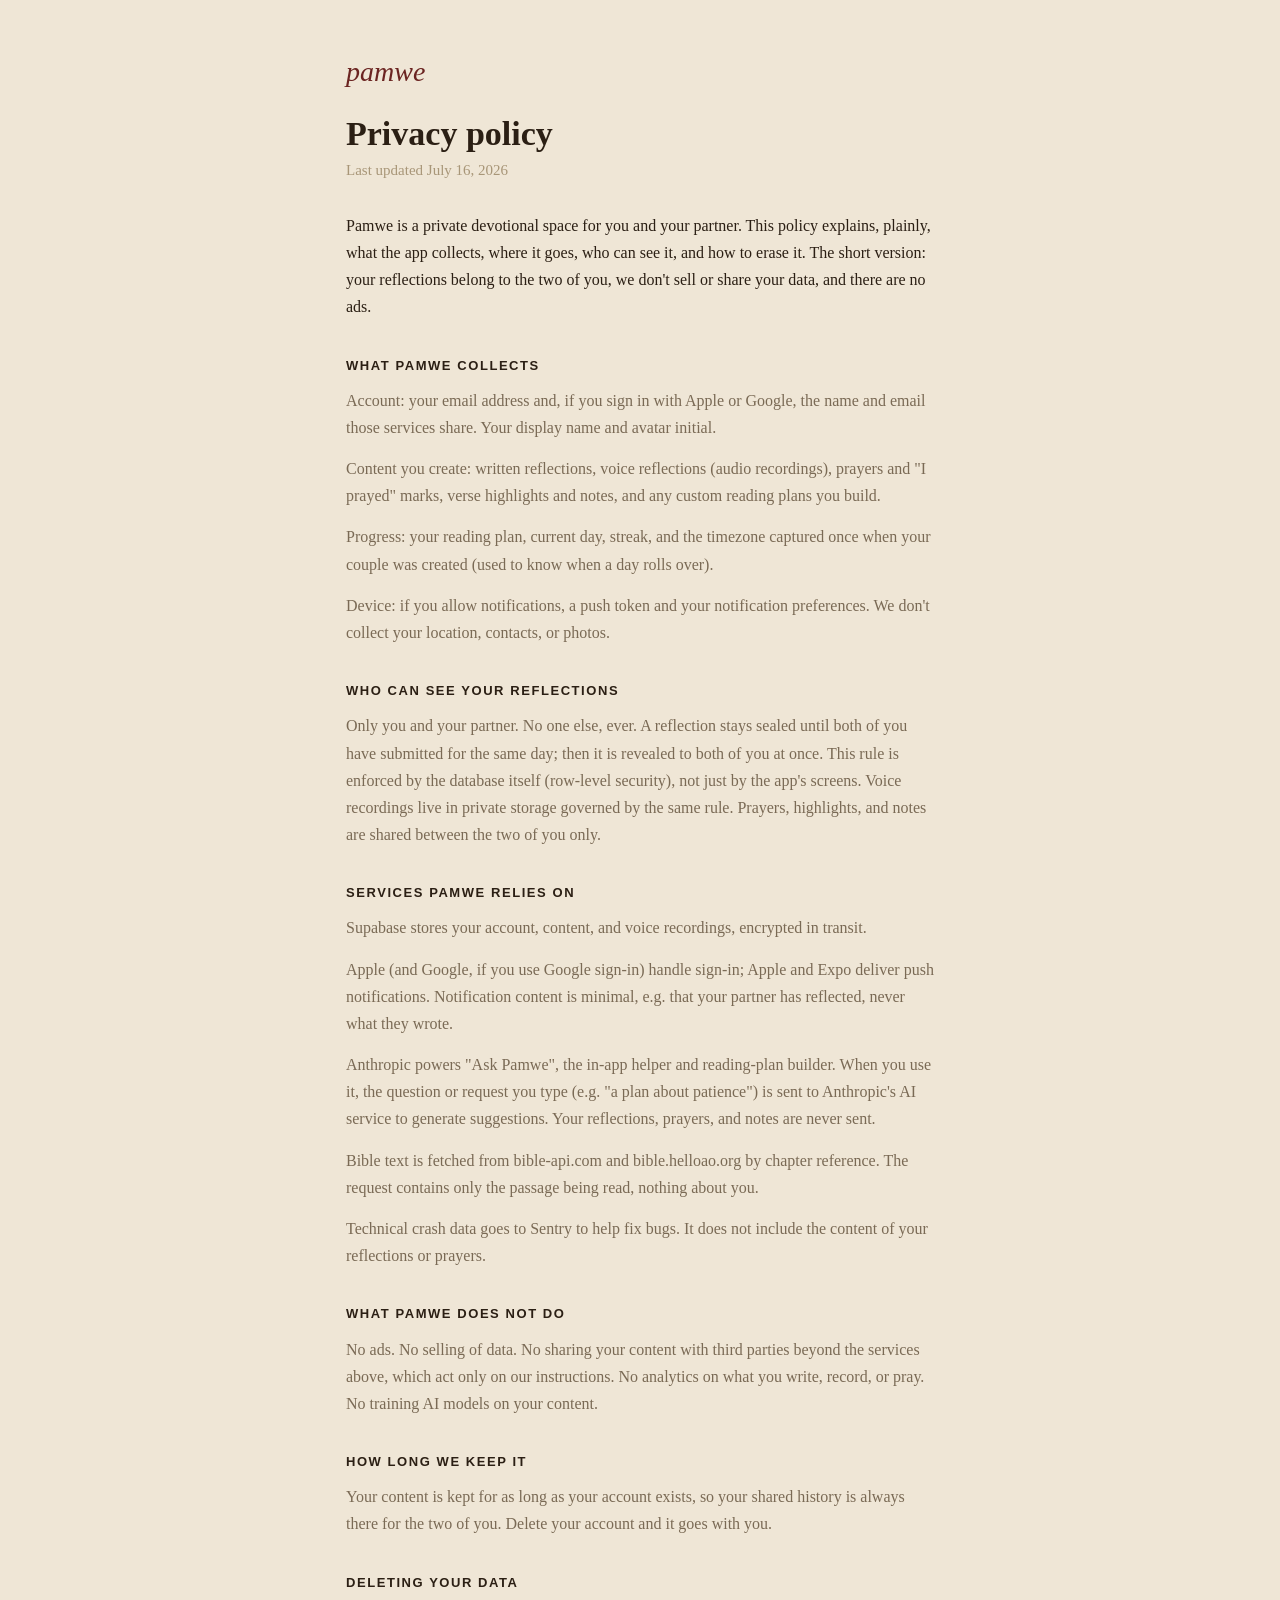
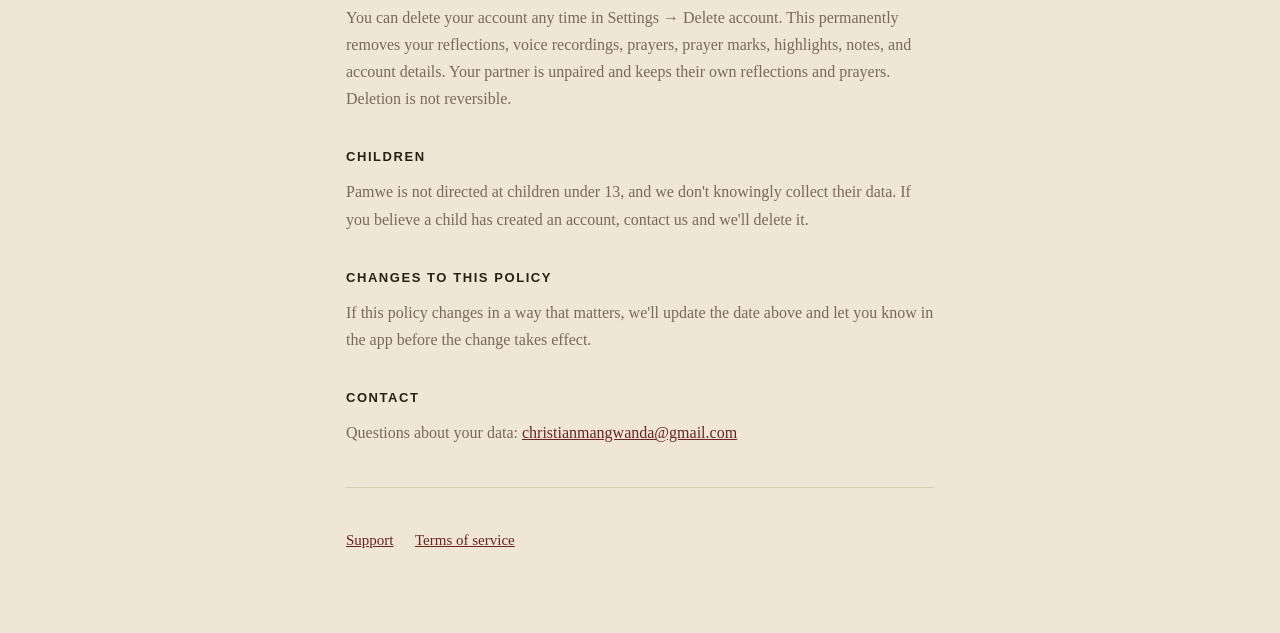
==== privacy.html @ e7ae7a8b "Pamwe support, privacy, and terms pages" ====
<!DOCTYPE html>
<html lang="en">
<head>
<meta charset="utf-8">
<meta name="viewport" content="width=device-width, initial-scale=1">
<title>Pamwe · Privacy policy</title>
<meta name="description" content="Privacy policy for Pamwe, the couples devotional app.">
<link rel="stylesheet" href="style.css">
</head>
<body>
<main>
  <a class="wordmark" href="index.html">pamwe</a>
  <h1>Privacy policy</h1>
  <p class="updated">Last updated July 16, 2026</p>

  <p class="lede">
    Pamwe is a private devotional space for you and your partner. This policy explains,
    plainly, what the app collects, where it goes, who can see it, and how to erase it.
    The short version: your reflections belong to the two of you, we don't sell or share
    your data, and there are no ads.
  </p>

  <h2>What Pamwe collects</h2>
  <p>
    Account: your email address and, if you sign in with Apple or Google, the name and
    email those services share. Your display name and avatar initial.
  </p>
  <p>
    Content you create: written reflections, voice reflections (audio recordings),
    prayers and "I prayed" marks, verse highlights and notes, and any custom reading
    plans you build.
  </p>
  <p>
    Progress: your reading plan, current day, streak, and the timezone captured once
    when your couple was created (used to know when a day rolls over).
  </p>
  <p>
    Device: if you allow notifications, a push token and your notification preferences.
    We don't collect your location, contacts, or photos.
  </p>

  <h2>Who can see your reflections</h2>
  <p>
    Only you and your partner. No one else, ever. A reflection stays sealed until both
    of you have submitted for the same day; then it is revealed to both of you at once.
    This rule is enforced by the database itself (row-level security), not just by the
    app's screens. Voice recordings live in private storage governed by the same rule.
    Prayers, highlights, and notes are shared between the two of you only.
  </p>

  <h2>Services Pamwe relies on</h2>
  <p>
    Supabase stores your account, content, and voice recordings, encrypted in transit.
  </p>
  <p>
    Apple (and Google, if you use Google sign-in) handle sign-in; Apple and Expo deliver
    push notifications. Notification content is minimal, e.g. that your partner has
    reflected, never what they wrote.
  </p>
  <p>
    Anthropic powers "Ask Pamwe", the in-app helper and reading-plan builder. When you
    use it, the question or request you type (e.g. "a plan about patience") is sent to
    Anthropic's AI service to generate suggestions. Your reflections, prayers, and notes
    are never sent.
  </p>
  <p>
    Bible text is fetched from bible-api.com and bible.helloao.org by chapter reference.
    The request contains only the passage being read, nothing about you.
  </p>
  <p>
    Technical crash data goes to Sentry to help fix bugs. It does not include the
    content of your reflections or prayers.
  </p>

  <h2>What Pamwe does not do</h2>
  <p>
    No ads. No selling of data. No sharing your content with third parties beyond the
    services above, which act only on our instructions. No analytics on what you write,
    record, or pray. No training AI models on your content.
  </p>

  <h2>How long we keep it</h2>
  <p>
    Your content is kept for as long as your account exists, so your shared history is
    always there for the two of you. Delete your account and it goes with you.
  </p>

  <h2>Deleting your data</h2>
  <p>
    You can delete your account any time in Settings → Delete account. This permanently
    removes your reflections, voice recordings, prayers, prayer marks, highlights, notes,
    and account details. Your partner is unpaired and keeps their own reflections and
    prayers. Deletion is not reversible.
  </p>

  <h2>Children</h2>
  <p>
    Pamwe is not directed at children under 13, and we don't knowingly collect their
    data. If you believe a child has created an account, contact us and we'll delete it.
  </p>

  <h2>Changes to this policy</h2>
  <p>
    If this policy changes in a way that matters, we'll update the date above and let
    you know in the app before the change takes effect.
  </p>

  <h2>Contact</h2>
  <p>
    Questions about your data: <a href="mailto:christianmangwanda@gmail.com">christianmangwanda@gmail.com</a>
  </p>

  <hr class="divider">
  <nav>
    <a href="index.html">Support</a>
    <a href="terms.html">Terms of service</a>
  </nav>
</main>
</body>
</html>
---- style.css ----
:root {
  --bg: #EFE6D6;
  --surface: #F7F0E1;
  --line: #D9CCB0;
  --ink: #2B1F14;
  --ink2: #7A6A55;
  --muted: #A89678;
  --accent: #6B2421;
  --accent2: #9B5651;
}
@media (prefers-color-scheme: dark) {
  :root {
    --bg: #17120E;
    --surface: #221B15;
    --line: #3A2F24;
    --ink: #EFE6D6;
    --ink2: #B9A88E;
    --muted: #8A7A62;
    --accent: #E7AA9C;
    --accent2: #D18A7F;
  }
}
* { box-sizing: border-box; }
body {
  margin: 0;
  background: var(--bg);
  color: var(--ink);
  font-family: Georgia, 'Times New Roman', serif;
  line-height: 1.7;
  -webkit-font-smoothing: antialiased;
}
main {
  max-width: 640px;
  margin: 0 auto;
  padding: 48px 26px 80px;
}
.wordmark {
  font-style: italic;
  color: var(--accent);
  font-size: 28px;
  text-decoration: none;
  display: inline-block;
  margin-bottom: 8px;
}
h1 {
  font-size: 34px;
  font-weight: 600;
  margin: 10px 0 4px;
  line-height: 1.2;
}
.updated {
  color: var(--muted);
  font-size: 15px;
  margin: 0 0 28px;
}
h2 {
  font-size: 13px;
  font-family: -apple-system, 'Helvetica Neue', Arial, sans-serif;
  letter-spacing: 0.12em;
  text-transform: uppercase;
  color: var(--ink);
  margin: 34px 0 10px;
}
p { color: var(--ink2); margin: 0 0 14px; }
p.lede { color: var(--ink); }
a { color: var(--accent); }
.divider {
  border: none;
  border-top: 1px solid var(--line);
  margin: 40px 0;
}
footer {
  color: var(--muted);
  font-size: 14px;
  font-style: italic;
}
.card {
  background: var(--surface);
  border: 1px solid var(--line);
  border-radius: 16px;
  padding: 20px 22px;
  margin: 0 0 14px;
}
.card p { margin: 0; }
nav { margin-top: 18px; font-size: 15px; }
nav a { margin-right: 18px; }
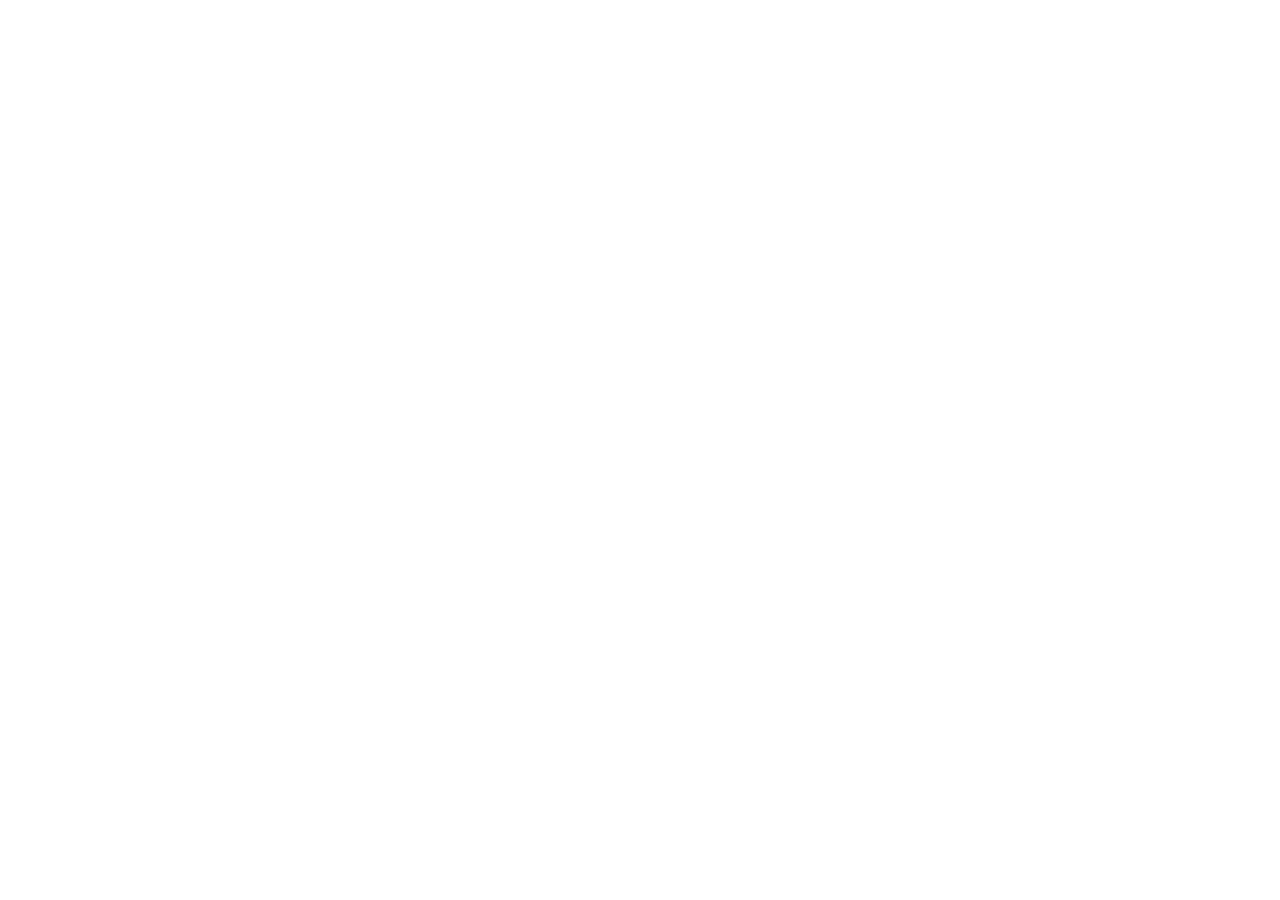
==== commit 8859cfea: "Redirect privacy.html to the canonical policy site (Pamwe repo Pages)" ====
--- a/privacy.html
+++ b/privacy.html
@@ -1,120 +1,12 @@
-<!DOCTYPE html>
+<!doctype html>
 <html lang="en">
 <head>
 <meta charset="utf-8">
-<meta name="viewport" content="width=device-width, initial-scale=1">
-<title>Pamwe · Privacy policy</title>
-<meta name="description" content="Privacy policy for Pamwe, the couples devotional app.">
-<link rel="stylesheet" href="style.css">
+<meta http-equiv="refresh" content="0; url=https://christianmangwanda.github.io/Pamwe/">
+<link rel="canonical" href="https://christianmangwanda.github.io/Pamwe/">
+<title>Pamwe Privacy Policy</title>
 </head>
 <body>
-<main>
-  <a class="wordmark" href="index.html">pamwe</a>
-  <h1>Privacy policy</h1>
-  <p class="updated">Last updated July 16, 2026</p>
-
-  <p class="lede">
-    Pamwe is a private devotional space for you and your partner. This policy explains,
-    plainly, what the app collects, where it goes, who can see it, and how to erase it.
-    The short version: your reflections belong to the two of you, we don't sell or share
-    your data, and there are no ads.
-  </p>
-
-  <h2>What Pamwe collects</h2>
-  <p>
-    Account: your email address and, if you sign in with Apple or Google, the name and
-    email those services share. Your display name and avatar initial.
-  </p>
-  <p>
-    Content you create: written reflections, voice reflections (audio recordings),
-    prayers and "I prayed" marks, verse highlights and notes, and any custom reading
-    plans you build.
-  </p>
-  <p>
-    Progress: your reading plan, current day, streak, and the timezone captured once
-    when your couple was created (used to know when a day rolls over).
-  </p>
-  <p>
-    Device: if you allow notifications, a push token and your notification preferences.
-    We don't collect your location, contacts, or photos.
-  </p>
-
-  <h2>Who can see your reflections</h2>
-  <p>
-    Only you and your partner. No one else, ever. A reflection stays sealed until both
-    of you have submitted for the same day; then it is revealed to both of you at once.
-    This rule is enforced by the database itself (row-level security), not just by the
-    app's screens. Voice recordings live in private storage governed by the same rule.
-    Prayers, highlights, and notes are shared between the two of you only.
-  </p>
-
-  <h2>Services Pamwe relies on</h2>
-  <p>
-    Supabase stores your account, content, and voice recordings, encrypted in transit.
-  </p>
-  <p>
-    Apple (and Google, if you use Google sign-in) handle sign-in; Apple and Expo deliver
-    push notifications. Notification content is minimal, e.g. that your partner has
-    reflected, never what they wrote.
-  </p>
-  <p>
-    Anthropic powers "Ask Pamwe", the in-app helper and reading-plan builder. When you
-    use it, the question or request you type (e.g. "a plan about patience") is sent to
-    Anthropic's AI service to generate suggestions. Your reflections, prayers, and notes
-    are never sent.
-  </p>
-  <p>
-    Bible text is fetched from bible-api.com and bible.helloao.org by chapter reference.
-    The request contains only the passage being read, nothing about you.
-  </p>
-  <p>
-    Technical crash data goes to Sentry to help fix bugs. It does not include the
-    content of your reflections or prayers.
-  </p>
-
-  <h2>What Pamwe does not do</h2>
-  <p>
-    No ads. No selling of data. No sharing your content with third parties beyond the
-    services above, which act only on our instructions. No analytics on what you write,
-    record, or pray. No training AI models on your content.
-  </p>
-
-  <h2>How long we keep it</h2>
-  <p>
-    Your content is kept for as long as your account exists, so your shared history is
-    always there for the two of you. Delete your account and it goes with you.
-  </p>
-
-  <h2>Deleting your data</h2>
-  <p>
-    You can delete your account any time in Settings → Delete account. This permanently
-    removes your reflections, voice recordings, prayers, prayer marks, highlights, notes,
-    and account details. Your partner is unpaired and keeps their own reflections and
-    prayers. Deletion is not reversible.
-  </p>
-
-  <h2>Children</h2>
-  <p>
-    Pamwe is not directed at children under 13, and we don't knowingly collect their
-    data. If you believe a child has created an account, contact us and we'll delete it.
-  </p>
-
-  <h2>Changes to this policy</h2>
-  <p>
-    If this policy changes in a way that matters, we'll update the date above and let
-    you know in the app before the change takes effect.
-  </p>
-
-  <h2>Contact</h2>
-  <p>
-    Questions about your data: <a href="mailto:christianmangwanda@gmail.com">christianmangwanda@gmail.com</a>
-  </p>
-
-  <hr class="divider">
-  <nav>
-    <a href="index.html">Support</a>
-    <a href="terms.html">Terms of service</a>
-  </nav>
-</main>
+<p>This page has moved to <a href="https://christianmangwanda.github.io/Pamwe/">https://christianmangwanda.github.io/Pamwe/</a>.</p>
 </body>
 </html>
